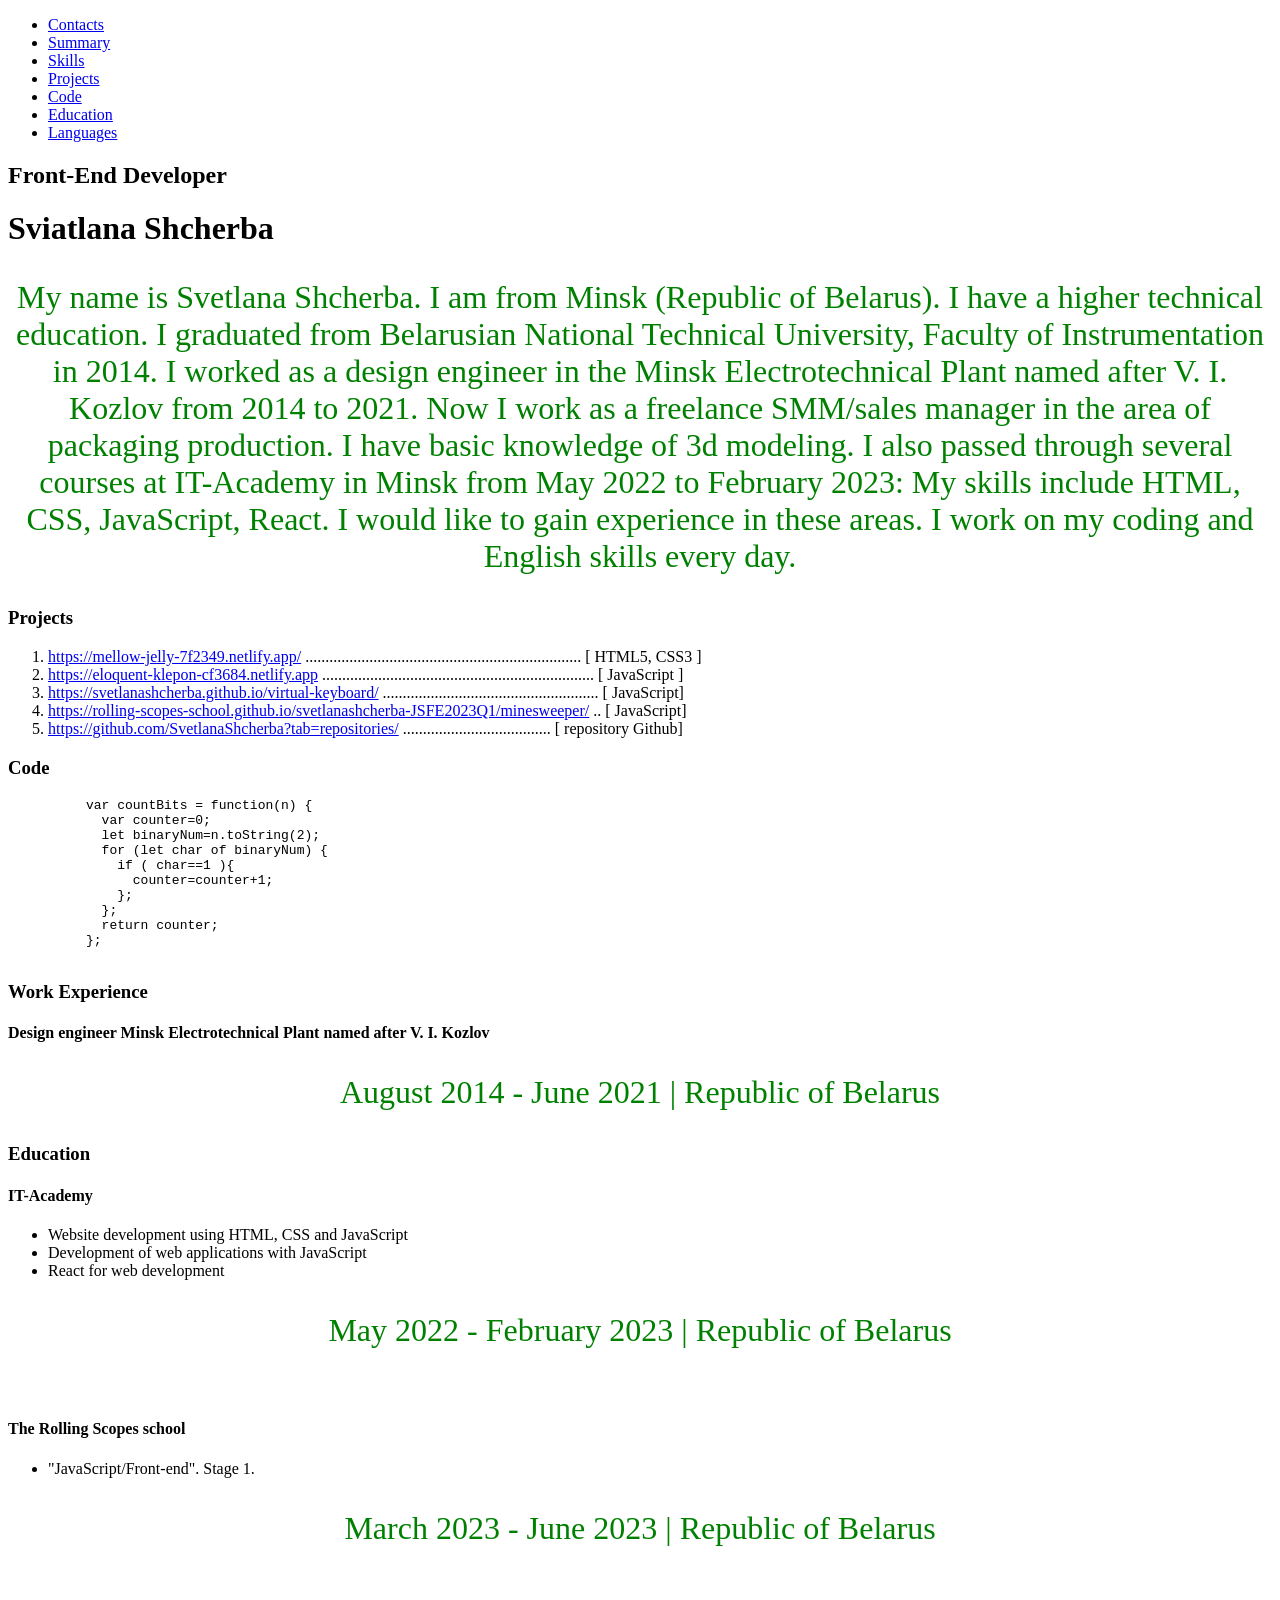
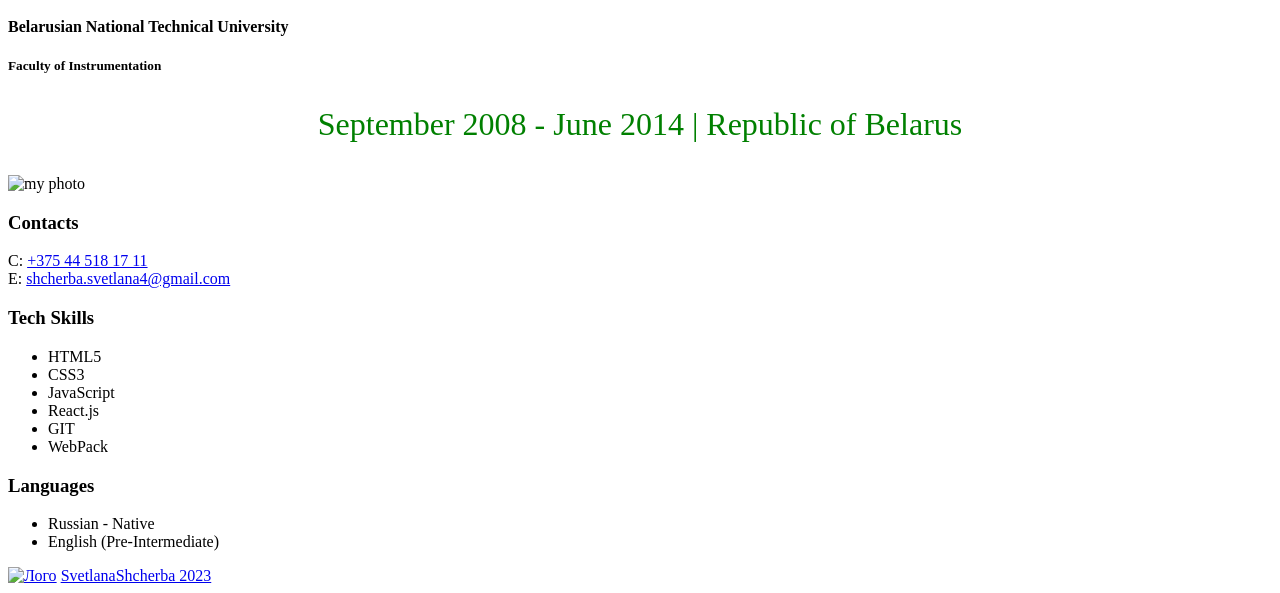
==== index.html @ ebad5ff1 "feat: add information in html file" ====
<!DOCTYPE html>
<html lang="en">
<head>
    <meta charset="UTF-8">
    <meta http-equiv="X-UA-Compatible" content="IE=edge">
    <meta name="viewport" content="width=device-width, initial-scale=1.0">
    <link rel="stylesheet" href="style.css">
    <title>Document</title>
</head>
<body>
  <header class="header">
    <nav class="Nav_menu">
      <ul>
        <li class="Nav_active Nav_item" >
          <a href="#contacts">Contacts</a>
        </li>
        <li class="Nav_item">
          <a href="#summary">Summary</a>
        </li>
        <li class="Nav_item">
            <a href="#skills" title="To section Help ">Skills</a>
        </li>
        <li class="Nav_item">
            <a href="#projects">Projects</a>
        </li>
        <li class="Nav_item">
          <a href="#code">Code</a>
        </li>
        <li class="Nav_item">
          <a href="#education">Education</a>
        </li>
        <li class="Nav_item">
          <a href="#languages">Languages</a>
        </li>
      </ul>
    </nav>
  </header>
  <main class="main-section">
    <div class="main-content-section">
      <div class="about-me-section">
        <h2 class="about-me-profession">Front-End Developer</h2>
        <h1 class="about-me-name"  id = "summary">Sviatlana Shcherba</h1>
        <p class="about-me-description">My name is Svetlana Shcherba. I am from Minsk (Republic of Belarus).
          I have a higher technical education. I graduated from Belarusian National Technical University, Faculty of Instrumentation in 2014.
          I worked as a design engineer in the Minsk Electrotechnical Plant named after V. I. Kozlov from 2014 to 2021.
          Now I work as a freelance SMM/sales manager in the area of packaging production.
          I have basic knowledge of 3d modeling. I also passed through several courses at IT-Academy in Minsk from May 2022 to February 2023:
          My skills include HTML, CSS, JavaScript, React.
          I would like to gain experience in these areas. I  work on my coding and English skills every day.
        </p>
      </div>
      <div class="my-projects-section" id = "projects">
        <h3 class="main-content-title">Projects</h3>
        <ol class="my-projects-list">
          <li class="my-projects-item">
            <span class="my-projects-text">
              <a href="https://mellow-jelly-7f2349.netlify.app" class="my-projects-link">https://mellow-jelly-7f2349.netlify.app/</a>
              .....................................................................
              <span class="my-projects-bracket">[</span> HTML5, CSS3 <span class="my-projects-bracket">]</span>
            </span>
          </li>
          <li class="my-projects-item">
            <span class="my-projects-text">
              <a href="https://eloquent-klepon-cf3684.netlify.app" class="my-projects-link">https://eloquent-klepon-cf3684.netlify.app</a>
              ....................................................................
              <span class="my-projects-bracket">[</span> JavaScript <span class="my-projects-bracket">]</span>
            </span>
          </li>

          <li class="my-projects-item">
            <span class="my-projects-text">
              <a href="https://svetlanashcherba.github.io/virtual-keyboard/" class="my-projects-link">https://svetlanashcherba.github.io/virtual-keyboard/</a>
              ......................................................
              <span class="my-projects-bracket">[</span> JavaScript<span class="my-projects-bracket">]</span>
            </span>
          </li>

          <li class="my-projects-item">
            <span class="my-projects-text">
              <a href="https://rolling-scopes-school.github.io/svetlanashcherba-JSFE2023Q1/minesweeper/" class="my-projects-link">https://rolling-scopes-school.github.io/svetlanashcherba-JSFE2023Q1/minesweeper/</a>
              ..
              <span class="my-projects-bracket">[</span> JavaScript<span class="my-projects-bracket">]</span>
            </span>
          </li>

          <li class="my-projects-item">
            <span class="my-projects-text">
              <a href="https://github.com/SvetlanaShcherba?tab=repositories" class="my-projects-link">https://github.com/SvetlanaShcherba?tab=repositories/</a>
              .....................................
              <span class="my-projects-bracket">[</span> repository Github<span class="my-projects-bracket">]</span>
            </span>
          </li>
        </ol>
      </div>
      <div class="my-code-section" id = "code">
        <h3 class="main-content-title">Code</h3>
        <pre>
          var countBits = function(n) {
            var counter=0;
            let binaryNum=n.toString(2);
            for (let char of binaryNum) {
              if ( char==1 ){
                counter=counter+1;
              };
            };
            return counter;
          };
        </pre>
      </div>
      <div>
        <h3 class="main-content-title">Work Experience</h3>
        <div class="my-work-experience-company-block">
          <h4 class="my-work-experience-position">Design engineer <span class="my-work-experience-company">Minsk
            Electrotechnical Plant named after V. I. Kozlov</span> </h4>
          <p class="my-work-experience-period">August 2014 - June 2021 <span class="my-work-experience-divider">|</span>
            Republic of Belarus</p>
        </div>
      </div>
      <div class="my-education-section" id = "education">
        <h3 class="main-content-title" >Education</h3>

        <h4 class="my-education-place">IT-Academy</h4>
        <ul class="my-education-list">
          <li class="my-education-item">Website development using HTML, CSS and JavaScript</li>
          <li class="my-education-item">Development of web applications with JavaScript</li>
          <li class="my-education-item">React for web development</li>
        </ul>
        <p class="my-education-period">May 2022 - February 2023 <span class="my-education-divider">|</span> Republic of
          Belarus</p><br>
        
        <h4 class="my-education-place">The Rolling Scopes school</h4>
        <ul class="my-education-list">
          <li class="my-education-item">"JavaScript/Front-end". Stage 1.</li>
        </ul>
        <p class="my-education-period">March 2023 - June 2023 <span class="my-education-divider">|</span> Republic of
          Belarus</p><br>
        
        <h4 class="my-education-place">Belarusian National Technical University</h4>
        <h5 class="my-education-speciality">Faculty of Instrumentation</h5>
        <p class="my-education-period">September 2008 - June 2014 <span class="my-education-divider">|</span> Republic of Belarus</p>
      </div>
    </div>
    <aside class="sidebar-section">
        <img class="image" src="img/foto.jpg" alt="my photo">
        <div class="contacts-section" id = "contacts">
          <h3 class="sidebar-title">Contacts</h3>
          <div>
              <span class="contacts-section-type">C:</span>
              <a class="contacts-section-link" href="tel:+375445181711">+375 44 518 17 11</a>
          </div>
          <div>
            <span class="contacts-section-type">E:</span>
            <a class="contacts-section-link" href=shcherba.svetlana4@gmail.com>shcherba.svetlana4@gmail.com</a>
          </div>
        </div>
        <div class="tech-skills-section" id = "skills">
          <h3 class="sidebar-title">Tech Skills</h3>
          <ul class="tech-skills-list">
            <li class="tech-skills-item"> <span class="tech-skills-item-text">HTML5</span> </li>
            <li class="tech-skills-item"> <span class="tech-skills-item-text">CSS3</span></li>
            <li class="tech-skills-item"> <span class="tech-skills-item-text">JavaScript</span></li>
            <li class="tech-skills-item"> <span class="tech-skills-item-text">React.js</span></li>
            <li class="tech-skills-item"> <span class="tech-skills-item-text">GIT</span></li>
            <li class="tech-skills-item"> <span class="tech-skills-item-text">WebPack</span></li>
          </ul>
        </div>
        <div class="Languages-section" id = "languages">
          <h3 class="sidebar-title">Languages</h3>
          <ul class="Languages-list">
            <li class="Languages-item"> <span class="Languages-item-text">Russian - Native</span></li>
            <li class="Languages-item"> <span class="Languages-item-text">English (Pre-Intermediate)</span></li>
          </ul>
        </div>
    </aside>
  </main>
  <footer>
    <a href="https://rs.school/js/" class="footer-logo"><img src="img/logo.png" width="150" alt="Лого"></a>
    <a href="https://github.com/SvetlanaShcherba" class="footer-author">SvetlanaShcherba 2023</a>
  </footer>
</body>
</html>
---- style.css ----
p {
    color: green;
    font-size: 2em;
    text-align: center;
}
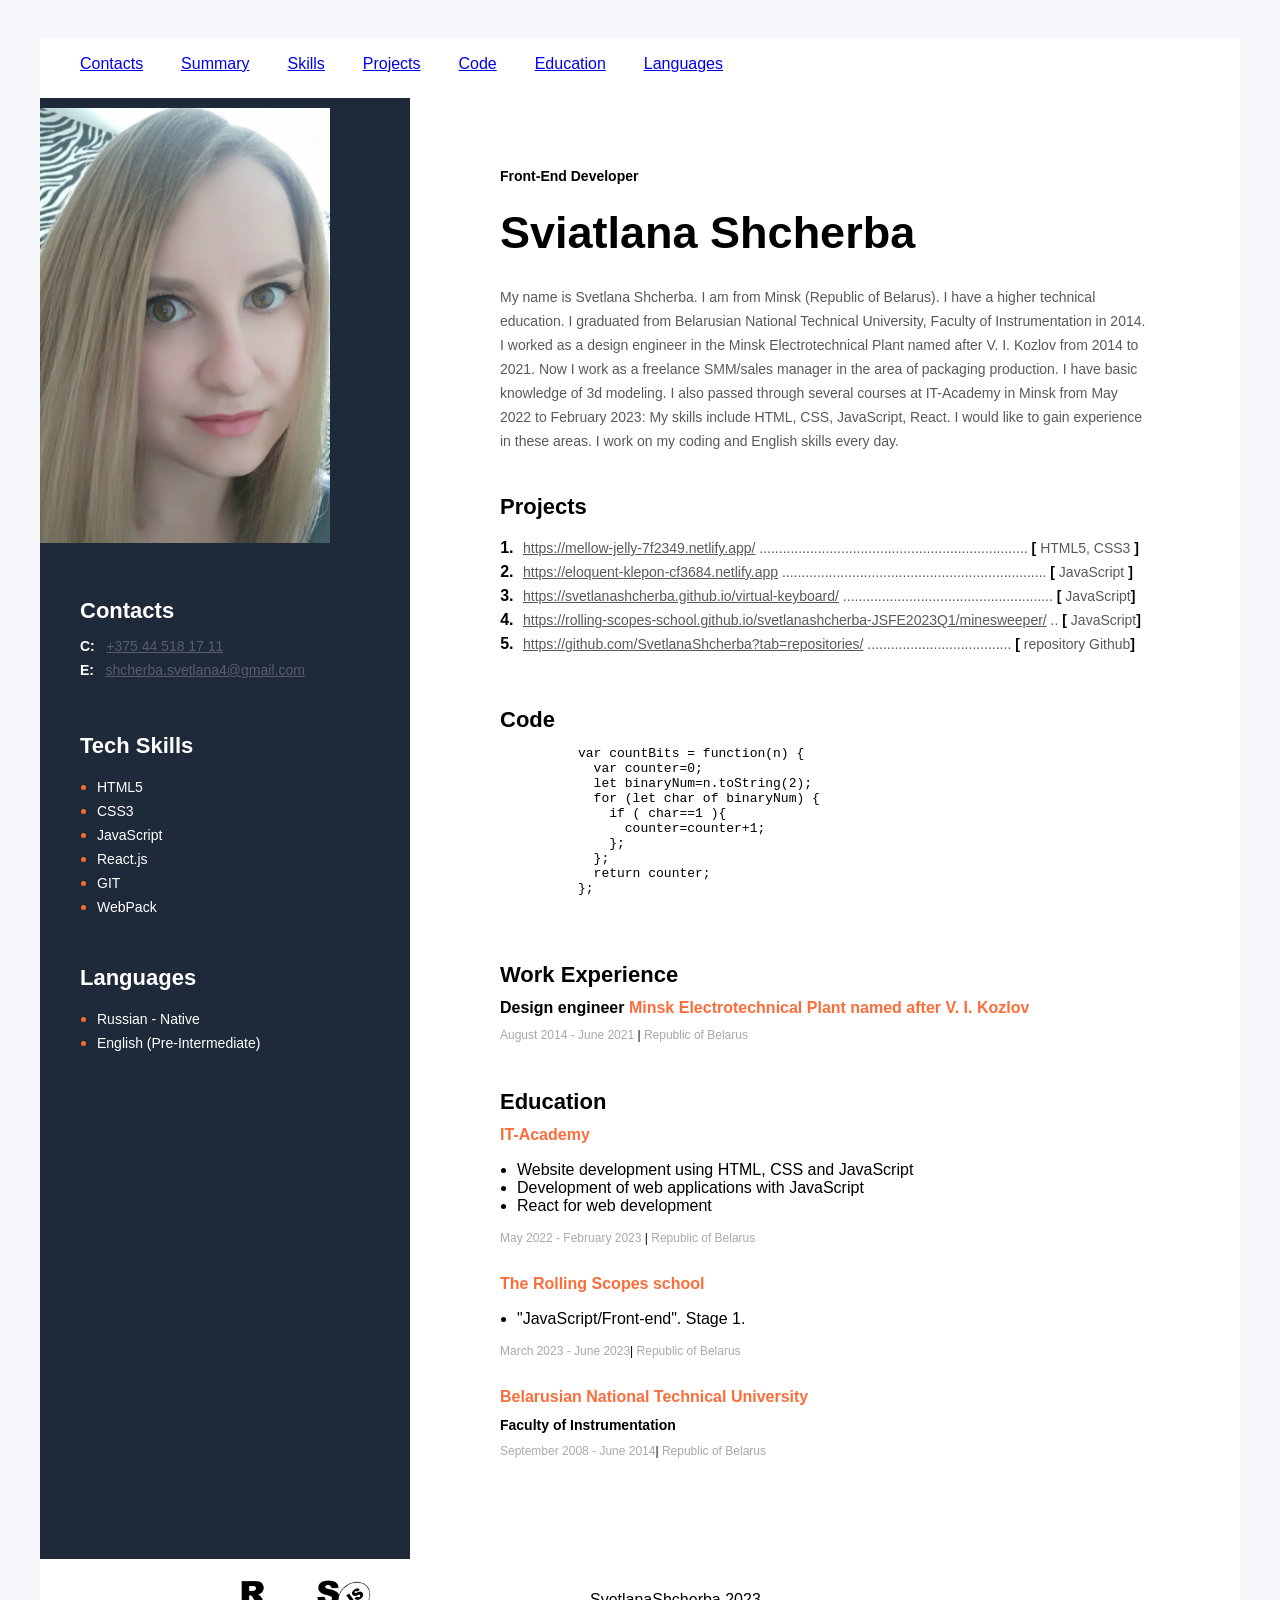
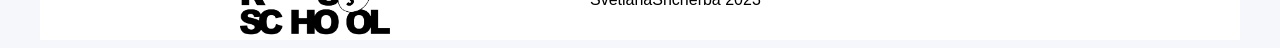
==== commit c2495c53: "fix: fixing index.html file" ====
--- a/index.html
+++ b/index.html
@@ -132,12 +132,12 @@
         <ul class="my-education-list">
           <li class="my-education-item">"JavaScript/Front-end". Stage 1.</li>
         </ul>
-        <p class="my-education-period">March 2023 - June 2023 <span class="my-education-divider">|</span> Republic of
+        <p class="my-education-period">March 2023 - June 2023<span class="my-education-divider">|</span> Republic of
           Belarus</p><br>
         
         <h4 class="my-education-place">Belarusian National Technical University</h4>
         <h5 class="my-education-speciality">Faculty of Instrumentation</h5>
-        <p class="my-education-period">September 2008 - June 2014 <span class="my-education-divider">|</span> Republic of Belarus</p>
+        <p class="my-education-period">September 2008 - June 2014<span class="my-education-divider">|</span> Republic of Belarus</p>
       </div>
     </div>
     <aside class="sidebar-section">
@@ -146,29 +146,29 @@
           <h3 class="sidebar-title">Contacts</h3>
           <div>
               <span class="contacts-section-type">C:</span>
-              <a class="contacts-section-link" href="tel:+375445181711">+375 44 518 17 11</a>
+              <a class="contacts-section-link" href="tel:+375445181711">+375&nbsp;44&nbsp;518&nbsp;17&nbsp;11</a>
           </div>
           <div>
             <span class="contacts-section-type">E:</span>
-            <a class="contacts-section-link" href=shcherba.svetlana4@gmail.com>shcherba.svetlana4@gmail.com</a>
+            <a class="contacts-section-link" href="shcherba.svetlana4@gmail.com">shcherba.svetlana4@gmail.com</a>
           </div>
         </div>
         <div class="tech-skills-section" id = "skills">
           <h3 class="sidebar-title">Tech Skills</h3>
           <ul class="tech-skills-list">
-            <li class="tech-skills-item"> <span class="tech-skills-item-text">HTML5</span> </li>
-            <li class="tech-skills-item"> <span class="tech-skills-item-text">CSS3</span></li>
-            <li class="tech-skills-item"> <span class="tech-skills-item-text">JavaScript</span></li>
-            <li class="tech-skills-item"> <span class="tech-skills-item-text">React.js</span></li>
-            <li class="tech-skills-item"> <span class="tech-skills-item-text">GIT</span></li>
-            <li class="tech-skills-item"> <span class="tech-skills-item-text">WebPack</span></li>
+            <li class="tech-skills-item"><span class="tech-skills-item-text">HTML5</span></li>
+            <li class="tech-skills-item"><span class="tech-skills-item-text">CSS3</span></li>
+            <li class="tech-skills-item"><span class="tech-skills-item-text">JavaScript</span></li>
+            <li class="tech-skills-item"><span class="tech-skills-item-text">React.js</span></li>
+            <li class="tech-skills-item"><span class="tech-skills-item-text">GIT</span></li>
+            <li class="tech-skills-item"><span class="tech-skills-item-text">WebPack</span></li>
           </ul>
         </div>
         <div class="Languages-section" id = "languages">
           <h3 class="sidebar-title">Languages</h3>
           <ul class="Languages-list">
-            <li class="Languages-item"> <span class="Languages-item-text">Russian - Native</span></li>
-            <li class="Languages-item"> <span class="Languages-item-text">English (Pre-Intermediate)</span></li>
+            <li class="Languages-item"><span class="Languages-item-text">Russian - Native</span></li>
+            <li class="Languages-item"><span class="Languages-item-text">English (Pre-Intermediate)</span></li>
           </ul>
         </div>
     </aside>
--- a/style.css
+++ b/style.css
@@ -1,5 +1,267 @@
-p {
-    color: green;
-    font-size: 2em;
-    text-align: center;
+body {
+  font-family: 'Montserrat', sans-serif;
+  background-color: #F5F7FA;
+}
+footer {
+  display: flex;
+  width: 1200px;
+  background-color: #fff;
+  margin: 0px auto;
+  align-items: center;
+}
+
+.footer-logo {
+  margin: 20px 200px 0 200px;
+}
+
+.footer-author {
+  text-decoration: none;
+  color: #000;
+}
+
+.header {
+  position: relative;
+  width: 1200px;
+  height: 60px;
+  left: calc(50% - 1200px/2);
+  top: 30px;
+  display: flex;
+  align-items: center;
+  justify-content: space-between;
+  background-color: #fff;
+}
+
+.Nav_menu ul{
+  display: flex;
+  justify-content: space-between;
+  width: 643px;
+  height: 27px;
+}
+
+.Nav_item {
+  list-style: none;
+}
+
+.main-section {
+  display: flex;
+  flex-direction: row-reverse;
+  width: 1200px;
+  background-color: #fff;
+  margin: 0 auto;
+  }
+
+
+/* main content*/
+.main-content-section {
+  padding: 100px 90px;
+}  
+.main-content-title {
+  font-style: normal;
+  font-weight: 700;
+  font-size: 22px;
+  line-height: 27px;
+  color: #000;
+  margin: 0 0 10px 0;
+}
+/* about me*/
+.about-me-section {
+  margin: 0 0 40px 0;
+}
+.about-me-profession {
+  color: #000;
+  font-style: normal;
+  font-weight: 700;
+  font-size: 14px;
+  line-height: 17px;
+  margin: 0 0 20px 0;
+}
+.about-me-name {
+  font-style: normal;
+  font-weight: 700;
+  font-size: 45px;
+  line-height: 55px;
+  color: #000;
+  margin: 0 0 25px 0;
+}
+.about-me-description {
+  font-style: normal;
+  font-weight: 400;
+  font-size: 14px;
+  line-height: 24px;
+  color: #595959;
+  width: 650px;
+}
+
+/* my projects*/
+.my-projects-section, .my-code-section {
+  margin: 0 0 50px 0;
+}
+.my-projects-list {
+  padding: 0 0 0 18px;
+}
+.my-projects-item {
+  color: #000;
+  font-weight: bold;
+}
+.my-projects-link {
+  color: #595959;
+  font-style: normal;
+  font-weight: 400;
+  font-size: 14px;
+  line-height: 24px;
+}
+.my-projects-text {
+  color: #595959;
+  font-style: normal;
+  font-weight: 400;
+  font-size: 14px;
+  line-height: 24px;
+  margin: 0 0 0 5px;
+}
+.my-projects-bracket {
+  font-style: normal;
+  font-weight: 700;
+  font-size: 14px;
+  line-height: 24px;
+  color: #000;
+}
+
+/* my work experience*/
+.my-work-experience-company {
+  color: #FB6D3A;
+}
+.my-work-experience-position {
+  font-style: normal;
+  font-weight: 700;
+  font-size: 16px;
+  line-height: 20px;
+  margin: 0 0 10px 0;
+}
+.my-work-experience-period {
+  font-style: normal;
+  font-weight: 400;
+  font-size: 12px;
+  line-height: 15px;
+  color: #A8A8A8;
+  margin: 0 0 10px 0;
+}
+.my-work-experience-divider {
+  color: #000;
+}
+.my-work-experience-duties {
+  padding: 0 0 0 18px;
+}
+.my-work-experience-duty {
+  font-style: normal;
+  font-weight: 400;
+  font-size: 14px;
+  line-height: 24px;
+  color: #595959;
+}
+.my-work-experience-company-block {
+  margin: 0 0 15px 0;
+}
+
+
+/* my education */
+.my-education-section {
+  margin: 45px 0 0 0;
+}
+.my-education-place {
+  font-style: normal;
+  font-weight: 700;
+  font-size: 16px;
+  line-height: 20px;
+  color: #FB6D3A;
+  margin: 10px 0 0 0;
+}
+.my-education-speciality {
+  font-style: normal;
+  font-weight: 700;
+  font-size: 14px;
+  line-height: 17px;
+  color: #000000;
+  margin: 10px 0 0 0;
+}
+.my-education-period {
+  font-style: normal;
+  font-weight: 400;
+  font-size: 12px;
+  line-height: 15px;
+  color: #A8A8A8;
+  margin: 10px 0 0 0;
+}
+.my-education-divider {
+  color: #000;
+}
+
+/*sidebar-section*/
+.image {
+  width: 290px;
+}
+.sidebar-section {
+  background-color: #1E2939;
+  width: 370px;
+  padding: 40px 0;
+}
+.contacts-section,
+.tech-skills-section {
+  margin: 50px 0 0 40px;
+}
+.sidebar-title {
+  font-style: normal;
+  font-weight: 700;
+  font-size: 22px;
+  line-height: 27px;
+  color: #fff;
+  margin: 0 0 10px 0;
+}
+/*contacts-section*/
+.contacts-section-type {
+  font-style: normal;
+  font-weight: 700;
+  font-size: 14px;
+  line-height: 24px;
+  color: #fff;
+  margin:0 7px 0 0;
+}
+.contacts-section-link {
+  color: #565E6A;
+  font-style: normal;
+  font-weight: 400;
+  font-size: 14px;
+  line-height: 24px;
+}
+/*tech-skills-section*/
+.tech-skills-list, .my-education-list { 
+  padding: 0 0 0 17px;
+}
+.tech-skills-item {
+  color:#FB6D3A;
+}
+.tech-skills-item-text {
+  font-style: normal;
+  font-weight: 400;
+  font-size: 14px;
+  line-height: 24px;
+  color: #fff;
+}
+
+/*Languages-section*/
+.Languages-section {
+  margin-top: 45px ;
+  margin-left: 40px;
+}
+.Languages-list {
+  padding: 0 0 0 17px;
+}
+.Languages-item {
+  color:#FB6D3A;
+}
+.Languages-item-text {
+  font-style: normal;
+  font-weight: 400;
+  font-size: 14px;
+  line-height: 24px;
+  color: #fff;
 }
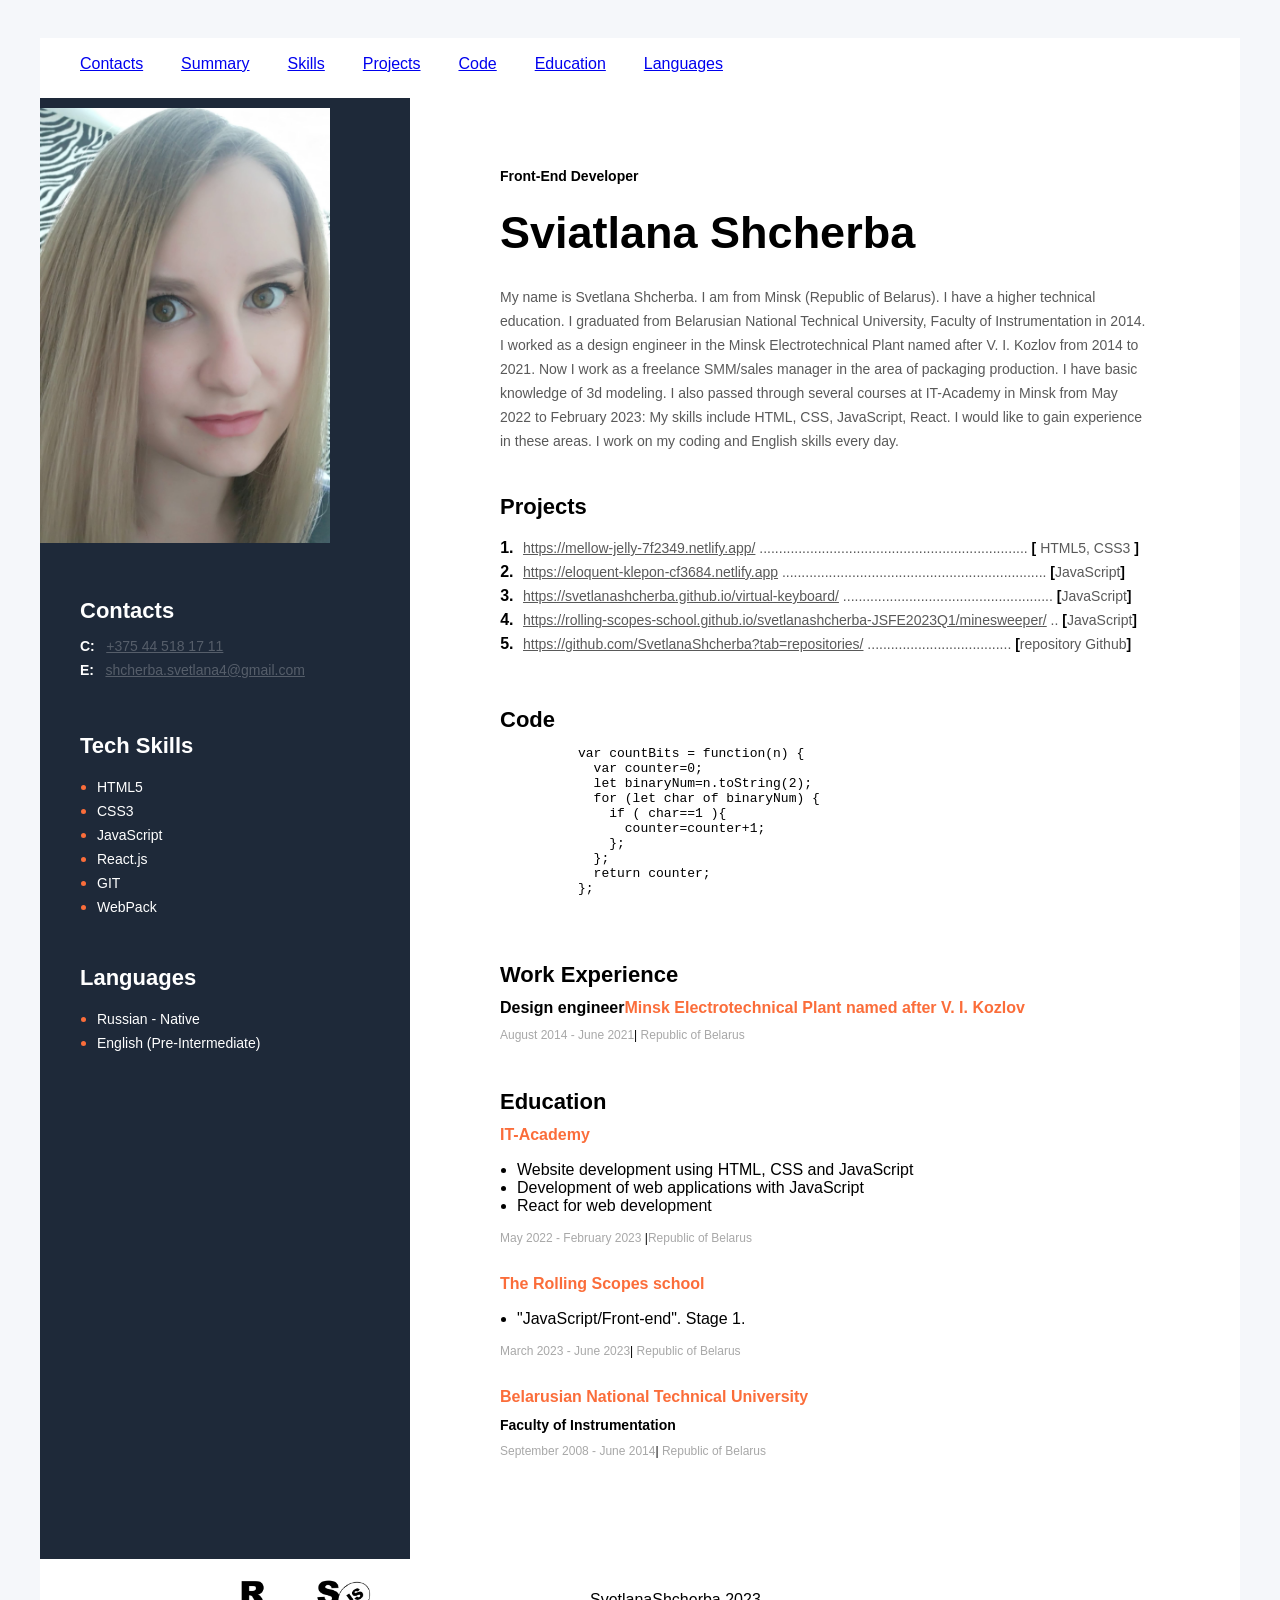
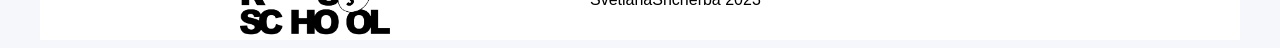
==== commit 64b12e47: "fix: fixing index.html file" ====
--- a/index.html
+++ b/index.html
@@ -11,14 +11,14 @@
   <header class="header">
     <nav class="Nav_menu">
       <ul>
-        <li class="Nav_active Nav_item" >
+        <li class="Nav_active Nav_item">
           <a href="#contacts">Contacts</a>
         </li>
         <li class="Nav_item">
           <a href="#summary">Summary</a>
         </li>
         <li class="Nav_item">
-            <a href="#skills" title="To section Help ">Skills</a>
+            <a href="#skills" title="To section Help">Skills</a>
         </li>
         <li class="Nav_item">
             <a href="#projects">Projects</a>
@@ -39,7 +39,7 @@
     <div class="main-content-section">
       <div class="about-me-section">
         <h2 class="about-me-profession">Front-End Developer</h2>
-        <h1 class="about-me-name"  id = "summary">Sviatlana Shcherba</h1>
+        <h1 class="about-me-name" id = "summary">Sviatlana Shcherba</h1>
         <p class="about-me-description">My name is Svetlana Shcherba. I am from Minsk (Republic of Belarus).
           I have a higher technical education. I graduated from Belarusian National Technical University, Faculty of Instrumentation in 2014.
           I worked as a design engineer in the Minsk Electrotechnical Plant named after V. I. Kozlov from 2014 to 2021.
@@ -63,7 +63,7 @@
             <span class="my-projects-text">
               <a href="https://eloquent-klepon-cf3684.netlify.app" class="my-projects-link">https://eloquent-klepon-cf3684.netlify.app</a>
               ....................................................................
-              <span class="my-projects-bracket">[</span> JavaScript <span class="my-projects-bracket">]</span>
+              <span class="my-projects-bracket">[</span>JavaScript<span class="my-projects-bracket">]</span>
             </span>
           </li>
 
@@ -71,7 +71,7 @@
             <span class="my-projects-text">
               <a href="https://svetlanashcherba.github.io/virtual-keyboard/" class="my-projects-link">https://svetlanashcherba.github.io/virtual-keyboard/</a>
               ......................................................
-              <span class="my-projects-bracket">[</span> JavaScript<span class="my-projects-bracket">]</span>
+              <span class="my-projects-bracket">[</span>JavaScript<span class="my-projects-bracket">]</span>
             </span>
           </li>
 
@@ -79,7 +79,7 @@
             <span class="my-projects-text">
               <a href="https://rolling-scopes-school.github.io/svetlanashcherba-JSFE2023Q1/minesweeper/" class="my-projects-link">https://rolling-scopes-school.github.io/svetlanashcherba-JSFE2023Q1/minesweeper/</a>
               ..
-              <span class="my-projects-bracket">[</span> JavaScript<span class="my-projects-bracket">]</span>
+              <span class="my-projects-bracket">[</span>JavaScript<span class="my-projects-bracket">]</span>
             </span>
           </li>
 
@@ -87,7 +87,7 @@
             <span class="my-projects-text">
               <a href="https://github.com/SvetlanaShcherba?tab=repositories" class="my-projects-link">https://github.com/SvetlanaShcherba?tab=repositories/</a>
               .....................................
-              <span class="my-projects-bracket">[</span> repository Github<span class="my-projects-bracket">]</span>
+              <span class="my-projects-bracket">[</span>repository Github<span class="my-projects-bracket">]</span>
             </span>
           </li>
         </ol>
@@ -110,22 +110,21 @@
       <div>
         <h3 class="main-content-title">Work Experience</h3>
         <div class="my-work-experience-company-block">
-          <h4 class="my-work-experience-position">Design engineer <span class="my-work-experience-company">Minsk
-            Electrotechnical Plant named after V. I. Kozlov</span> </h4>
-          <p class="my-work-experience-period">August 2014 - June 2021 <span class="my-work-experience-divider">|</span>
+          <h4 class="my-work-experience-position">Design engineer<span class="my-work-experience-company">Minsk
+            Electrotechnical Plant named after V. I. Kozlov</span></h4>
+          <p class="my-work-experience-period">August 2014 - June 2021<span class="my-work-experience-divider">|</span>
             Republic of Belarus</p>
         </div>
       </div>
       <div class="my-education-section" id = "education">
-        <h3 class="main-content-title" >Education</h3>
-
+        <h3 class="main-content-title">Education</h3>
         <h4 class="my-education-place">IT-Academy</h4>
         <ul class="my-education-list">
           <li class="my-education-item">Website development using HTML, CSS and JavaScript</li>
           <li class="my-education-item">Development of web applications with JavaScript</li>
           <li class="my-education-item">React for web development</li>
         </ul>
-        <p class="my-education-period">May 2022 - February 2023 <span class="my-education-divider">|</span> Republic of
+        <p class="my-education-period">May 2022 - February 2023 <span class="my-education-divider">|</span>Republic of
           Belarus</p><br>
         
         <h4 class="my-education-place">The Rolling Scopes school</h4>
@@ -134,7 +133,6 @@
         </ul>
         <p class="my-education-period">March 2023 - June 2023<span class="my-education-divider">|</span> Republic of
           Belarus</p><br>
-        
         <h4 class="my-education-place">Belarusian National Technical University</h4>
         <h5 class="my-education-speciality">Faculty of Instrumentation</h5>
         <p class="my-education-period">September 2008 - June 2014<span class="my-education-divider">|</span> Republic of Belarus</p>
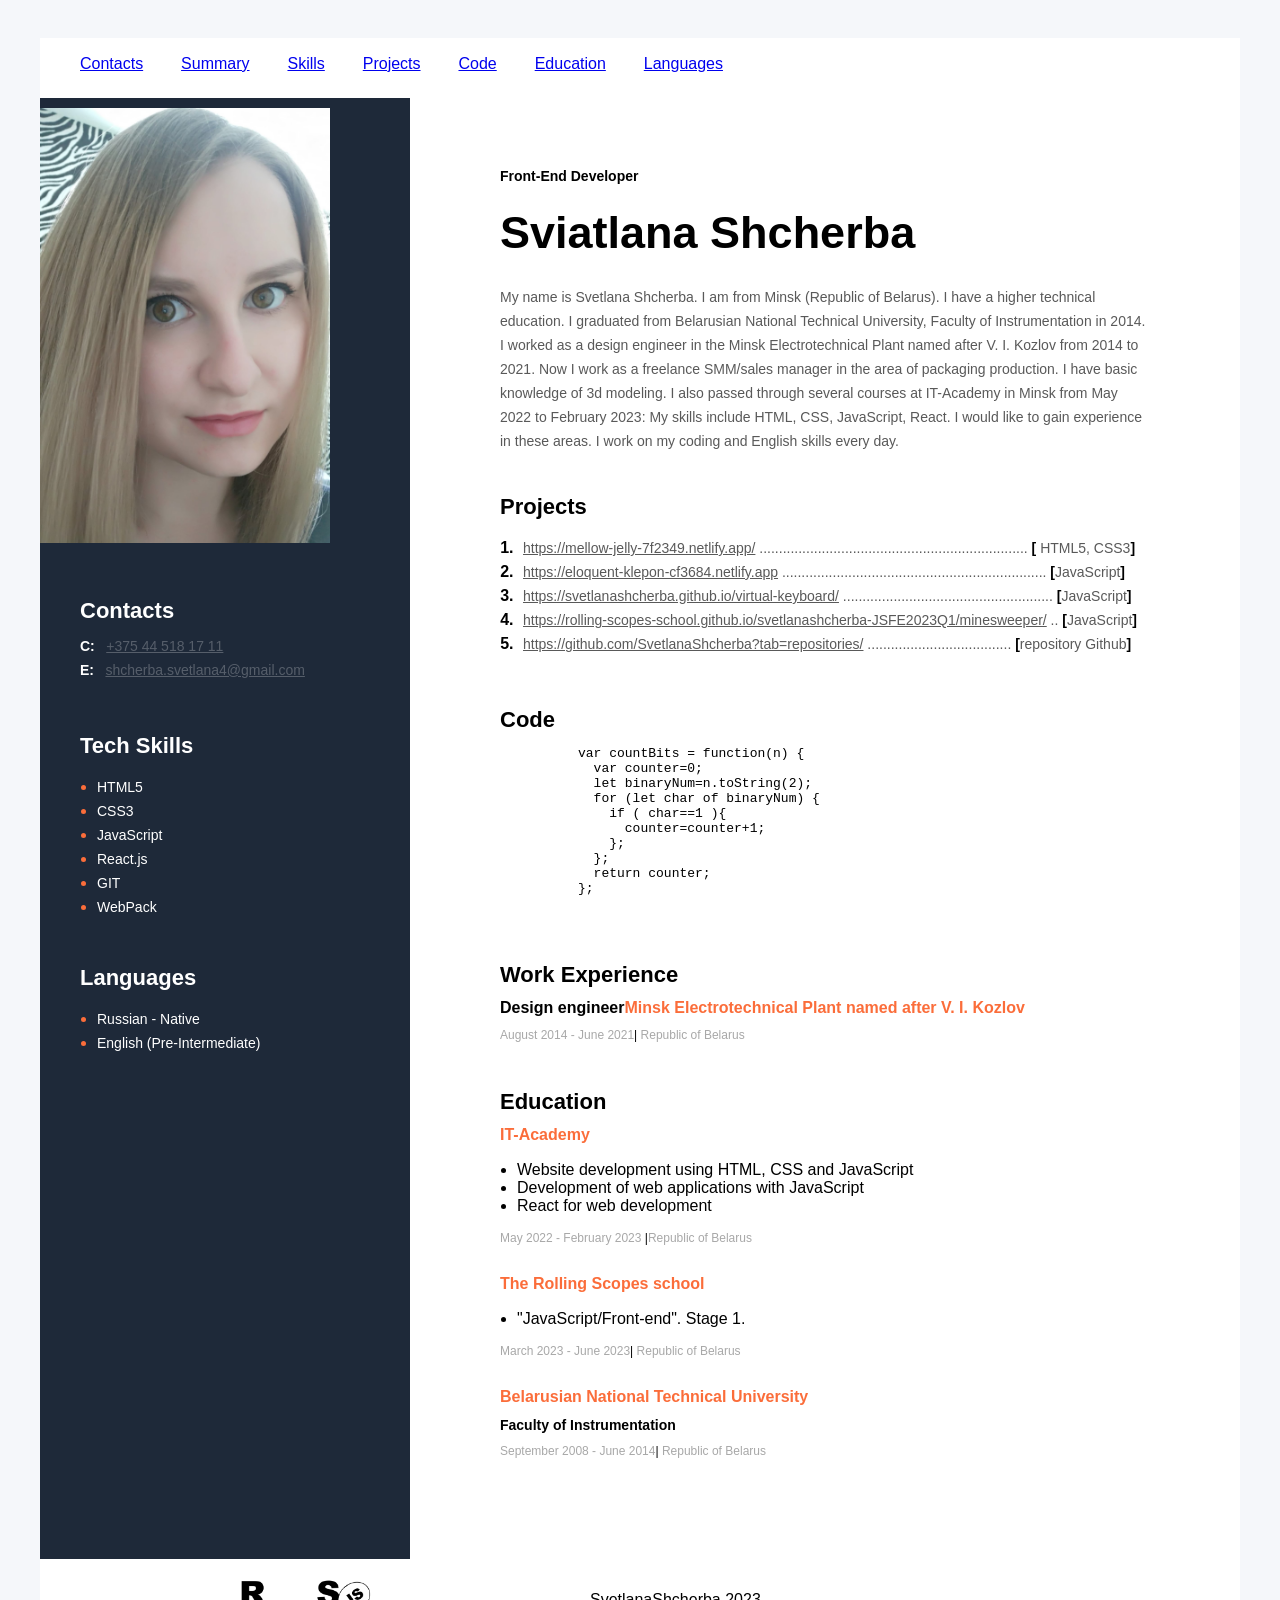
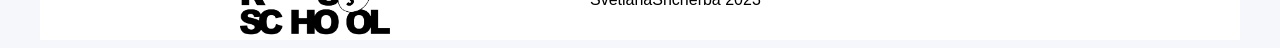
==== commit 3cd0d1c3: "fix: fixing index.html file" ====
--- a/index.html
+++ b/index.html
@@ -39,7 +39,7 @@
     <div class="main-content-section">
       <div class="about-me-section">
         <h2 class="about-me-profession">Front-End Developer</h2>
-        <h1 class="about-me-name" id = "summary">Sviatlana Shcherba</h1>
+        <h1 class="about-me-name" id="summary">Sviatlana Shcherba</h1>
         <p class="about-me-description">My name is Svetlana Shcherba. I am from Minsk (Republic of Belarus).
           I have a higher technical education. I graduated from Belarusian National Technical University, Faculty of Instrumentation in 2014.
           I worked as a design engineer in the Minsk Electrotechnical Plant named after V. I. Kozlov from 2014 to 2021.
@@ -49,14 +49,14 @@
           I would like to gain experience in these areas. I  work on my coding and English skills every day.
         </p>
       </div>
-      <div class="my-projects-section" id = "projects">
+      <div class="my-projects-section" id="projects">
         <h3 class="main-content-title">Projects</h3>
         <ol class="my-projects-list">
           <li class="my-projects-item">
             <span class="my-projects-text">
               <a href="https://mellow-jelly-7f2349.netlify.app" class="my-projects-link">https://mellow-jelly-7f2349.netlify.app/</a>
               .....................................................................
-              <span class="my-projects-bracket">[</span> HTML5, CSS3 <span class="my-projects-bracket">]</span>
+              <span class="my-projects-bracket">[</span> HTML5, CSS3<span class="my-projects-bracket">]</span>
             </span>
           </li>
           <li class="my-projects-item">
@@ -92,7 +92,7 @@
           </li>
         </ol>
       </div>
-      <div class="my-code-section" id = "code">
+      <div class="my-code-section" id="code">
         <h3 class="main-content-title">Code</h3>
         <pre>
           var countBits = function(n) {
@@ -116,7 +116,7 @@
             Republic of Belarus</p>
         </div>
       </div>
-      <div class="my-education-section" id = "education">
+      <div class="my-education-section" id="education">
         <h3 class="main-content-title">Education</h3>
         <h4 class="my-education-place">IT-Academy</h4>
         <ul class="my-education-list">
@@ -140,7 +140,7 @@
     </div>
     <aside class="sidebar-section">
         <img class="image" src="img/foto.jpg" alt="my photo">
-        <div class="contacts-section" id = "contacts">
+        <div class="contacts-section" id="contacts">
           <h3 class="sidebar-title">Contacts</h3>
           <div>
               <span class="contacts-section-type">C:</span>
@@ -151,7 +151,7 @@
             <a class="contacts-section-link" href="shcherba.svetlana4@gmail.com">shcherba.svetlana4@gmail.com</a>
           </div>
         </div>
-        <div class="tech-skills-section" id = "skills">
+        <div class="tech-skills-section" id="skills">
           <h3 class="sidebar-title">Tech Skills</h3>
           <ul class="tech-skills-list">
             <li class="tech-skills-item"><span class="tech-skills-item-text">HTML5</span></li>
@@ -162,7 +162,7 @@
             <li class="tech-skills-item"><span class="tech-skills-item-text">WebPack</span></li>
           </ul>
         </div>
-        <div class="Languages-section" id = "languages">
+        <div class="Languages-section" id="languages">
           <h3 class="sidebar-title">Languages</h3>
           <ul class="Languages-list">
             <li class="Languages-item"><span class="Languages-item-text">Russian - Native</span></li>
